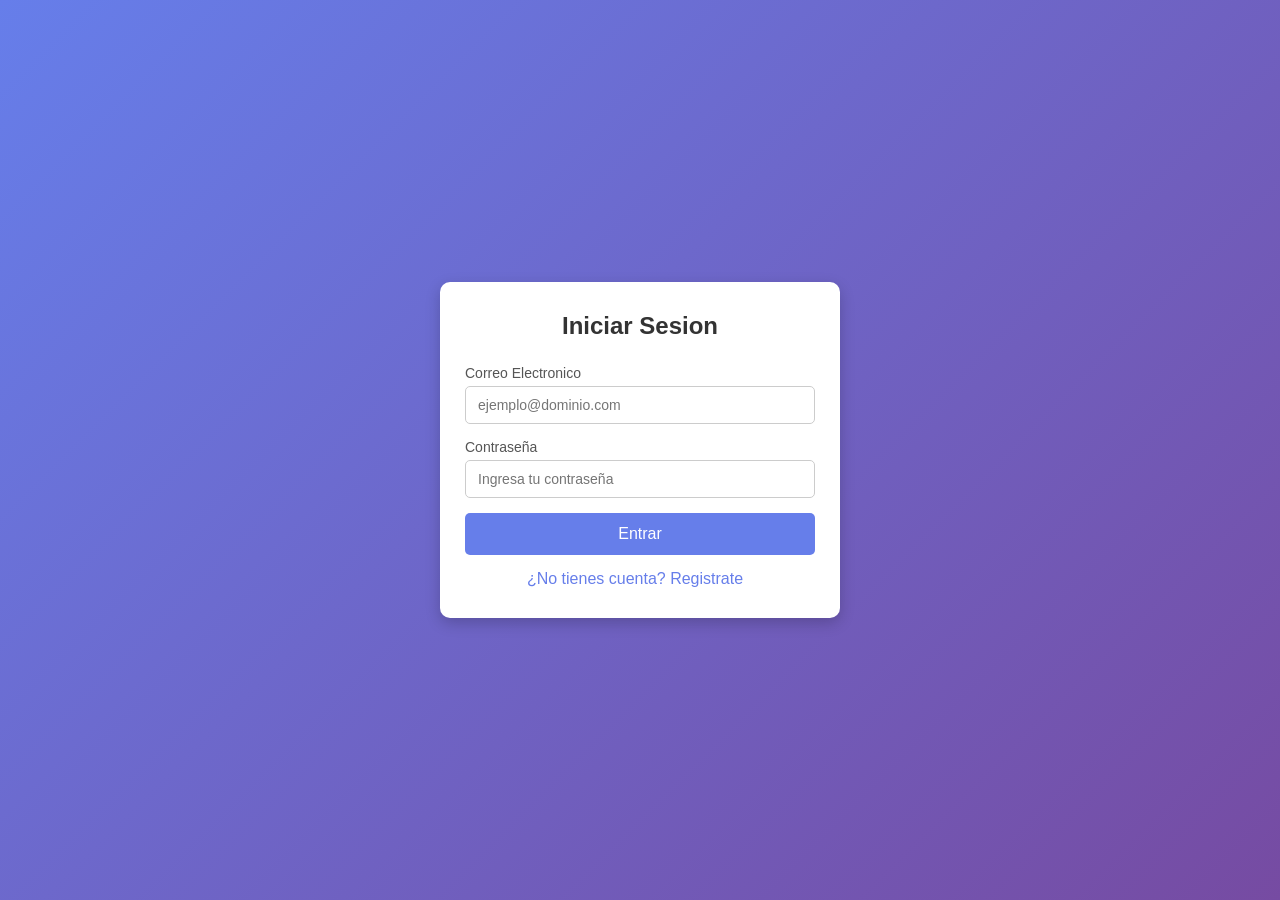
==== index.html @ 4813dd64 "proyecto de la libreria con js" ====
<!DOCTYPE html>
<html lang="en">
<head>
    <meta charset="UTF-8">
    <title>Inicio de Sesion</title>
    <link rel="stylesheet" href="css/styles.css">
</head>
<body>
    <div class="login-container">
        <div class="card">
            <div class="card-body">
                <h2 class="card-title text-center mb-4">Iniciar Sesion</h2>
                
                <form id="loginForm">
                    <div class="form-group">
                        <label for="usuario">Correo Electronico</label>
                        <input type="email" id="usuario" placeholder="ejemplo@dominio.com"
                            onblur="if(validarCorreo(this.value)){document.getElementById('correo-error').style.display = 'none';}else{document.getElementById('correo-error').style.display = 'inline';}">
                        <span class="emergent-label" id="correo-error">Correo invalido</span>
                    </div>

                    <div class="form-group">
                        <label for="password">Contraseña</label>
                        <input type="password" id="password" placeholder="Ingresa tu contraseña"
                            onblur="if(validarPassword(this.value)){document.getElementById('password-error').style.display = 'none';}else{document.getElementById('password-error').style.display = 'inline';}">
                        <span class="emergent-label" id="password-error">Contraseña invalida</span>
                    </div>

                    <button type="button" class="btn btn-primary" onclick="iniciarSesion()">Entrar</button>
                </form>

                <div class="text-center mt-3">
                    <a href="registro.html" class="link">¿No tienes cuenta? Registrate</a>
                    <span class="mx-2">
                </div>
            </div>
        </div>
    </div>

    <script src="js/utileria.js"></script>
    <script>
        const iniciarSesion = () => {
            const correo = document.getElementById('usuario').value.trim();
            const password = document.getElementById('password').value;

            // Validar correo
            if (!validarCorreo(correo)) {
                mostrarModalError('Ingresa un correo valido');
                return;
            }

            // Validar password
            if (!validarPassword(password)) {
                mostrarModalError('La contraseña debe tener: mayuscula, minuscula, numero, caracter especial y minimo 8 caracteres');
                return;
            }

            // Verificar usuario
            const usuario = obtenerUsuario();
            
            if (!usuario) {
                mostrarModalError('No hay usuario registrado. Registrate primero');
                return;
            }

            if (usuario.correo !== correo || usuario.password !== password) {
                mostrarModalError('Correo o contraseña incorrectos');
                return;
            }

            // Login exitoso
            mostrarModalBienvenida(correo);
        };
    </script>
</body>
</html>
---- css/styles.css ----
* {
    margin: 0;
    padding: 0;
    box-sizing: border-box;
}

body {
    font-family: Arial, sans-serif;
    background: linear-gradient(135deg, #667eea, #764ba2);
    min-height: 100vh;
    display: flex;
    justify-content: center;
    align-items: center;
    padding: 20px;
}

.login-container,
.register-container {
    width: 100%;
    max-width: 400px;
}

.card {
    background: white;
    padding: 30px 25px;
    border-radius: 10px;
    box-shadow: 0 5px 15px rgba(0,0,0,0.2);
}

.card-title {
    text-align: center;
    color: #333;
    font-size: 24px;
    margin-bottom: 25px;
}

.form-group {
    margin-bottom: 15px;
}

.form-group label {
    display: block;
    margin-bottom: 5px;
    color: #555;
    font-size: 14px;
}

.form-group input {
    width: 100%;
    padding: 10px 12px;
    border: 1px solid #ccc;
    border-radius: 5px;
    font-size: 14px;
}

.form-group input:focus {
    outline: none;
    border-color: #667eea;
}

.emergent-label {
    display: none;
    color: red;
    font-size: 13px;
    margin-top: 4px;
}

input:focus + .emergent-label {
    display: block;
}

.btn {
    width: 100%;
    padding: 12px;
    background: #667eea;
    border: none;
    border-radius: 5px;
    color: white;
    font-size: 16px;
    cursor: pointer;
}

.btn:hover {
    background: #5a6fd6;
}

.link {
    color: #667eea;
    text-decoration: none;
}

.link:hover {
    text-decoration: underline;
}

.text-center {
    text-align: center;
}

.mt-3 {
    margin-top: 15px;
}

.mx-2 {
    margin: 0 5px;
}

@media (max-width: 768px) {
    .card {
        padding: 25px 20px;
    }
    
    .card-title {
        font-size: 22px;
    }
}

@media (max-width: 480px) {
    body {
        padding: 15px;
    }
    
    .card {
        padding: 20px 15px;
    }
    
    .card-title {
        font-size: 20px;
        margin-bottom: 20px;
    }
    
    .form-group {
        margin-bottom: 12px;
    }
    
    .form-group label {
        font-size: 13px;
    }
    
    .form-group input {
        padding: 8px 10px;
        font-size: 13px;
    }
    
    .btn {
        padding: 10px;
        font-size: 14px;
    }
    
    .emergent-label {
        font-size: 12px;
    }
}

@media (max-width: 360px) {
    .card {
        padding: 15px 12px;
    }
    
    .card-title {
        font-size: 18px;
        margin-bottom: 15px;
    }
    
    .form-group input {
        padding: 7px 8px;
        font-size: 12px;
    }
    
    .btn {
        padding: 8px;
        font-size: 13px;
    }
}
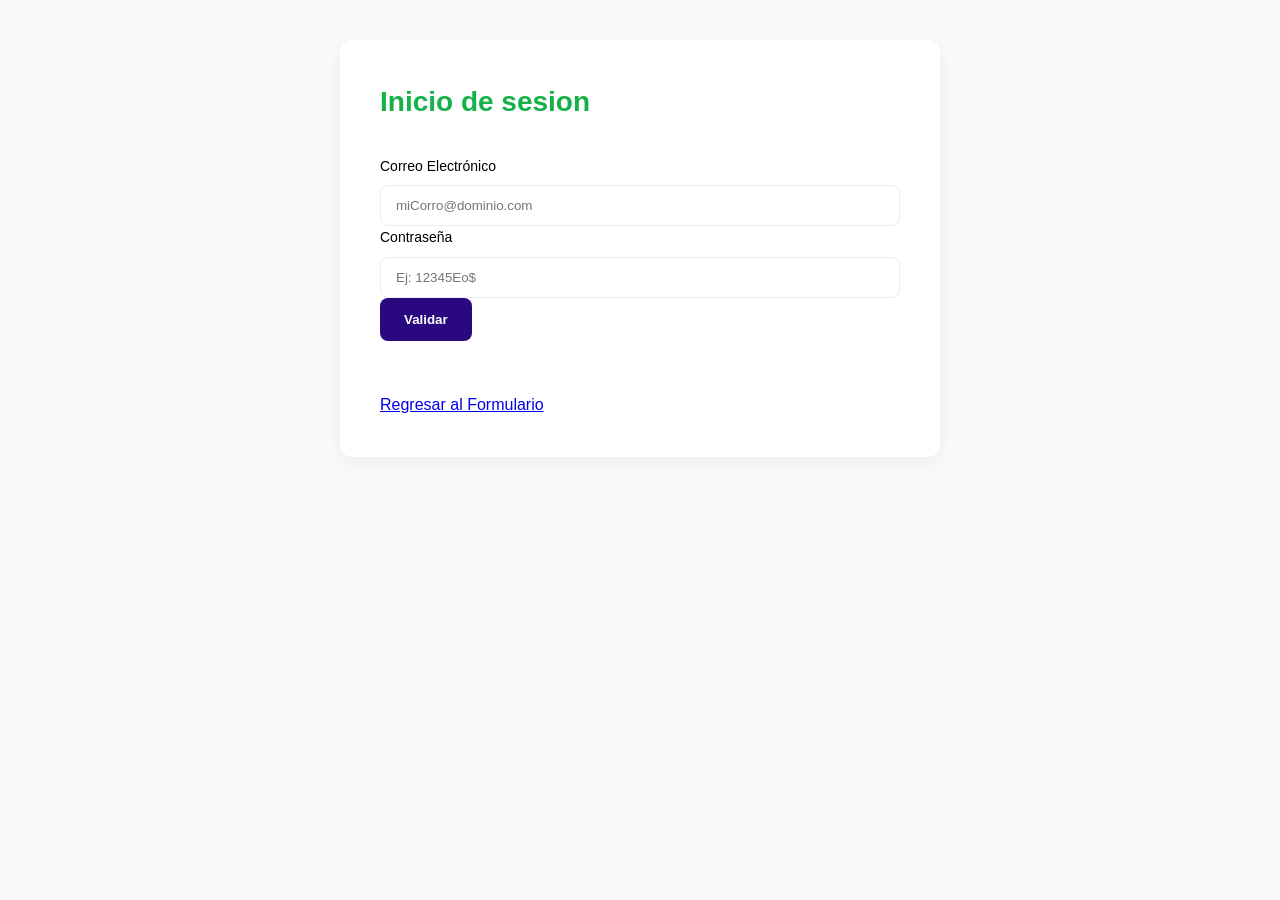
==== commit 83975166: "correciones del js" ====
--- a/index.html
+++ b/index.html
@@ -1,76 +1,30 @@
 <!DOCTYPE html>
-<html lang="en">
+<html>
 <head>
     <meta charset="UTF-8">
-    <title>Inicio de Sesion</title>
+    <meta name="viewport" content="width=device-width, initial-scale=1.0">
+    <title>Registro de Usuario</title>
     <link rel="stylesheet" href="css/styles.css">
 </head>
 <body>
-    <div class="login-container">
-        <div class="card">
-            <div class="card-body">
-                <h2 class="card-title text-center mb-4">Iniciar Sesion</h2>
-                
-                <form id="loginForm">
-                    <div class="form-group">
-                        <label for="usuario">Correo Electronico</label>
-                        <input type="email" id="usuario" placeholder="ejemplo@dominio.com"
-                            onblur="if(validarCorreo(this.value)){document.getElementById('correo-error').style.display = 'none';}else{document.getElementById('correo-error').style.display = 'inline';}">
-                        <span class="emergent-label" id="correo-error">Correo invalido</span>
-                    </div>
+    <div class="contenedor-formulario">
+        <h1> Inicio de sesion</h1>
+        <form class="campos">
+            <label for="correo">Correo Electrónico</label>
+            <input type="email" id="correo" placeholder="miCorro@dominio.com">
+            <p class="respuesta" id="emal-r"></p>
+            <label for="password">Contraseña</label>
+            <input type="password" id="password" placeholder="Ej: 12345Eo$">
+            <p class="respuesta" id="contraseña-r"></p>
 
-                    <div class="form-group">
-                        <label for="password">Contraseña</label>
-                        <input type="password" id="password" placeholder="Ingresa tu contraseña"
-                            onblur="if(validarPassword(this.value)){document.getElementById('password-error').style.display = 'none';}else{document.getElementById('password-error').style.display = 'inline';}">
-                        <span class="emergent-label" id="password-error">Contraseña invalida</span>
-                    </div>
+            <button type="button" id="validarF" class="btn" onclick="iniciarSesion()">Validar</button>
 
-                    <button type="button" class="btn btn-primary" onclick="iniciarSesion()">Entrar</button>
-                </form>
-
-                <div class="text-center mt-3">
-                    <a href="registro.html" class="link">¿No tienes cuenta? Registrate</a>
-                    <span class="mx-2">
-                </div>
-            </div>
-        </div>
+            <br><br>
+    <a href="formulario.html">Regresar al Formulario</a>
+        </form>
     </div>
-
+    
     <script src="js/utileria.js"></script>
-    <script>
-        const iniciarSesion = () => {
-            const correo = document.getElementById('usuario').value.trim();
-            const password = document.getElementById('password').value;
-
-            // Validar correo
-            if (!validarCorreo(correo)) {
-                mostrarModalError('Ingresa un correo valido');
-                return;
-            }
-
-            // Validar password
-            if (!validarPassword(password)) {
-                mostrarModalError('La contraseña debe tener: mayuscula, minuscula, numero, caracter especial y minimo 8 caracteres');
-                return;
-            }
-
-            // Verificar usuario
-            const usuario = obtenerUsuario();
-            
-            if (!usuario) {
-                mostrarModalError('No hay usuario registrado. Registrate primero');
-                return;
-            }
-
-            if (usuario.correo !== correo || usuario.password !== password) {
-                mostrarModalError('Correo o contraseña incorrectos');
-                return;
-            }
-
-            // Login exitoso
-            mostrarModalBienvenida(correo);
-        };
-    </script>
+    <script src="js/login.js"></script>
 </body>
 </html>
--- a/css/styles.css
+++ b/css/styles.css
@@ -1,174 +1,135 @@
+/*variables css
+*/
+
+:root{
+    --color-primario: #15b149;
+    --color-secundario: #4CC9F0;
+    --color-fondo: #F8F9FA;
+    --color-texto: 2B2DD42;
+    --color-borde: #E9ECEF; 
+}
+
+/*2 RESET BASICO
+*/
+
 * {
-    margin: 0;
+    margin:0;
     padding: 0;
     box-sizing: border-box;
 }
 
-body {
-    font-family: Arial, sans-serif;
-    background: linear-gradient(135deg, #667eea, #764ba2);
-    min-height: 100vh;
+/* 3 estilos generales
+*/
+
+body{
+    font-family: 'Inter', sans-serif;
+    background-color: var(--color-fondo);
+    color: var(--color-texto);
+    line-height: 1.6;
+    padding: 40px 20px;
+}
+
+/* 4  contenedor principal*/
+.contenedor-formulario{
+    max-width: 600px;
+    margin: 0 auto;
+    background-color: white;
+    padding: 40px;
+    border-radius: 12px;
+    box-shadow: 0 5px 15px rgba(0,0,0,0.05);
+}
+
+h1{
+    font-size: 28px;
+    color: var(--color-primario);
+    margin-bottom: 30px;
+}
+
+.subtitulo{
+    color: #6c757D;
+    margin-bottom: 30px;
+}
+
+/* 6 grupos de formulario*/
+.grupo-formulario{
+    margin-bottom: 20px;
+}
+
+label{
+    display: block;
+    margin-bottom: 8px;
+    font-weight: 500px;
+    font-size: 14px;
+}
+
+/*  7 inputs y textarea*/
+input, textarea{
+    width: 100%;
+    padding: 12px 15px;
+    border: 1px solid var(--color-borde);
+    border-radius: 8px;
+    transition: all 0.3s; /*animacion suabe*/
+}
+
+input:focus, textarea:focus{
+    border-color: var(--color-secundario);
+    outline: none;/* elimina el outiline predeterminado*/
+    box-shadow: 0 0 0 3px rgba(76,201,240,0.2);
+} 
+
+/* 8 disposicion en columnas */
+.grupo-doble{
+    display: grid;
+    grid-template-columns: 1fr 1fr;
+    gap:20px
+}
+
+/* 9 botón de envio*/
+.btn{
+    background-color: var(--color-primario);
+    color: white;
+    border: none;
+    padding: 14px 24px;
+    border-radius: 8px;
+    font-weight: 600;
+    cursor: pointer;
+    transition: background 0.3s;
     display: flex;
     justify-content: center;
     align-items: center;
-    padding: 20px;
-}
-
-.login-container,
-.register-container {
-    width: 100%;
-    max-width: 400px;
-}
-
-.card {
-    background: white;
-    padding: 30px 25px;
-    border-radius: 10px;
-    box-shadow: 0 5px 15px rgba(0,0,0,0.2);
-}
-
-.card-title {
-    text-align: center;
-    color: #333;
-    font-size: 24px;
-    margin-bottom: 25px;
-}
-
-.form-group {
-    margin-bottom: 15px;
-}
-
-.form-group label {
-    display: block;
-    margin-bottom: 5px;
-    color: #555;
-    font-size: 14px;
-}
-
-.form-group input {
-    width: 100%;
-    padding: 10px 12px;
-    border: 1px solid #ccc;
-    border-radius: 5px;
-    font-size: 14px;
-}
-
-.form-group input:focus {
-    outline: none;
-    border-color: #667eea;
-}
-
-.emergent-label {
-    display: none;
-    color: red;
-    font-size: 13px;
-    margin-top: 4px;
-}
-
-input:focus + .emergent-label {
-    display: block;
 }
 
 .btn {
-    width: 100%;
-    padding: 12px;
-    background: #667eea;
-    border: none;
-    border-radius: 5px;
-    color: white;
-    font-size: 16px;
-    cursor: pointer;
+    background-color: #2a0880;
 }
 
-.btn:hover {
-    background: #5a6fd6;
+#f_edad{
+    max-width: 600px;
+    margin: 0 auto;
+    background-color: rgb(218, 243, 204);
+    padding: 20px;
+    border-radius: 12px;
+    box-shadow: 0 5px 15px rgba(0,0,0,0.05);
 }
 
-.link {
-    color: #667eea;
-    text-decoration: none;
+
+
+
+.modal{
+    display: none;
+    position: fixed;
+    left: 0;
+    top: 0;
+    width: 100%;
+    height: 100%;
+    background-color: rgba(0,0,0,0.5);
 }
 
-.link:hover {
-    text-decoration: underline;
-}
-
-.text-center {
+.contenidoModal{
+    background-color: rgb(164, 236, 221);
+    width: 300px;
+    margin: 120px auto;
+    padding: 20px;
     text-align: center;
-}
-
-.mt-3 {
-    margin-top: 15px;
-}
-
-.mx-2 {
-    margin: 0 5px;
-}
-
-@media (max-width: 768px) {
-    .card {
-        padding: 25px 20px;
-    }
-    
-    .card-title {
-        font-size: 22px;
-    }
-}
-
-@media (max-width: 480px) {
-    body {
-        padding: 15px;
-    }
-    
-    .card {
-        padding: 20px 15px;
-    }
-    
-    .card-title {
-        font-size: 20px;
-        margin-bottom: 20px;
-    }
-    
-    .form-group {
-        margin-bottom: 12px;
-    }
-    
-    .form-group label {
-        font-size: 13px;
-    }
-    
-    .form-group input {
-        padding: 8px 10px;
-        font-size: 13px;
-    }
-    
-    .btn {
-        padding: 10px;
-        font-size: 14px;
-    }
-    
-    .emergent-label {
-        font-size: 12px;
-    }
-}
-
-@media (max-width: 360px) {
-    .card {
-        padding: 15px 12px;
-    }
-    
-    .card-title {
-        font-size: 18px;
-        margin-bottom: 15px;
-    }
-    
-    .form-group input {
-        padding: 7px 8px;
-        font-size: 12px;
-    }
-    
-    .btn {
-        padding: 8px;
-        font-size: 13px;
-    }
+    border-radius: 8px;
 }
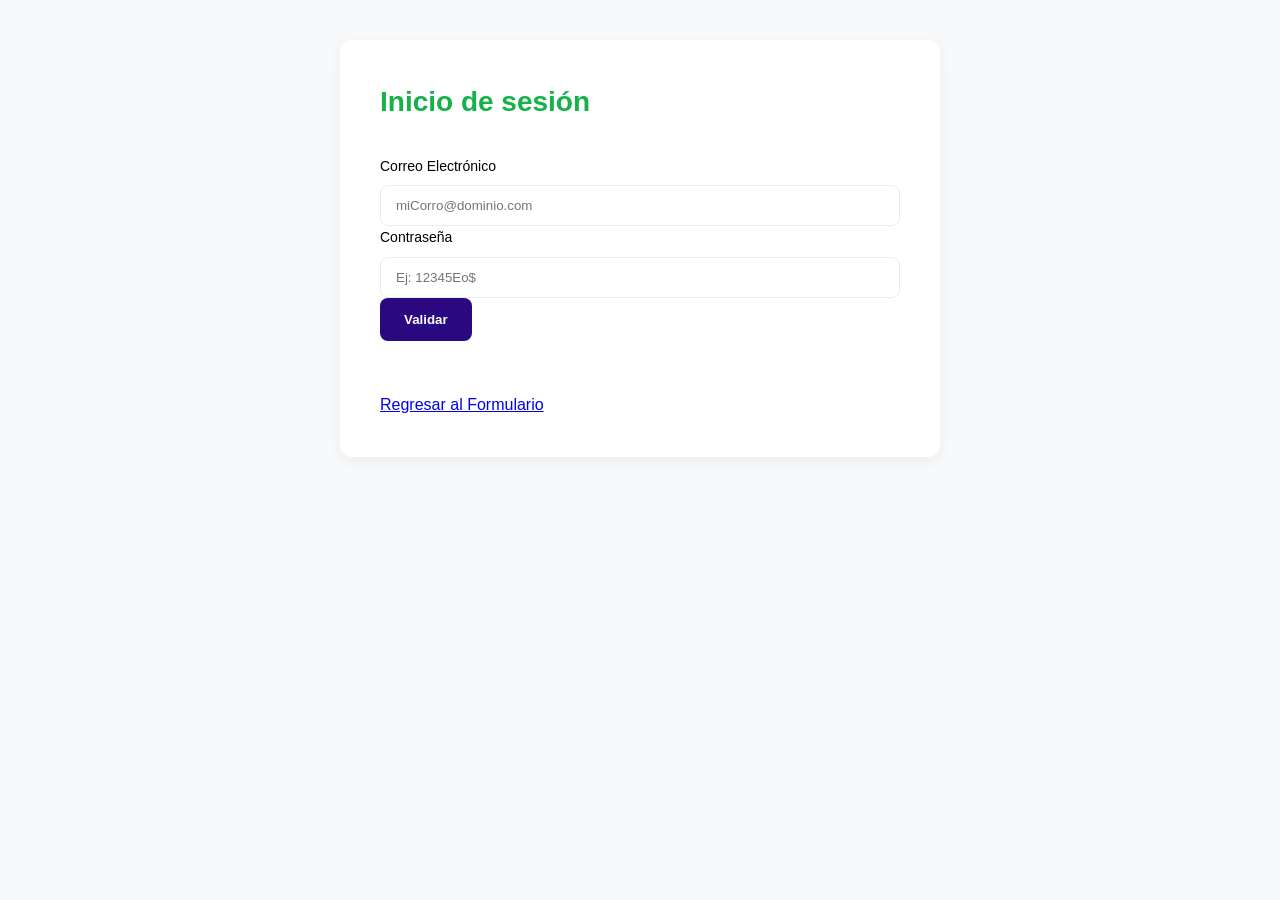
==== commit d439e108: "prueba de push" ====
--- a/index.html
+++ b/index.html
@@ -8,7 +8,7 @@
 </head>
 <body>
     <div class="contenedor-formulario">
-        <h1> Inicio de sesion</h1>
+        <h1> Inicio de sesión</h1>
         <form class="campos">
             <label for="correo">Correo Electrónico</label>
             <input type="email" id="correo" placeholder="miCorro@dominio.com">
